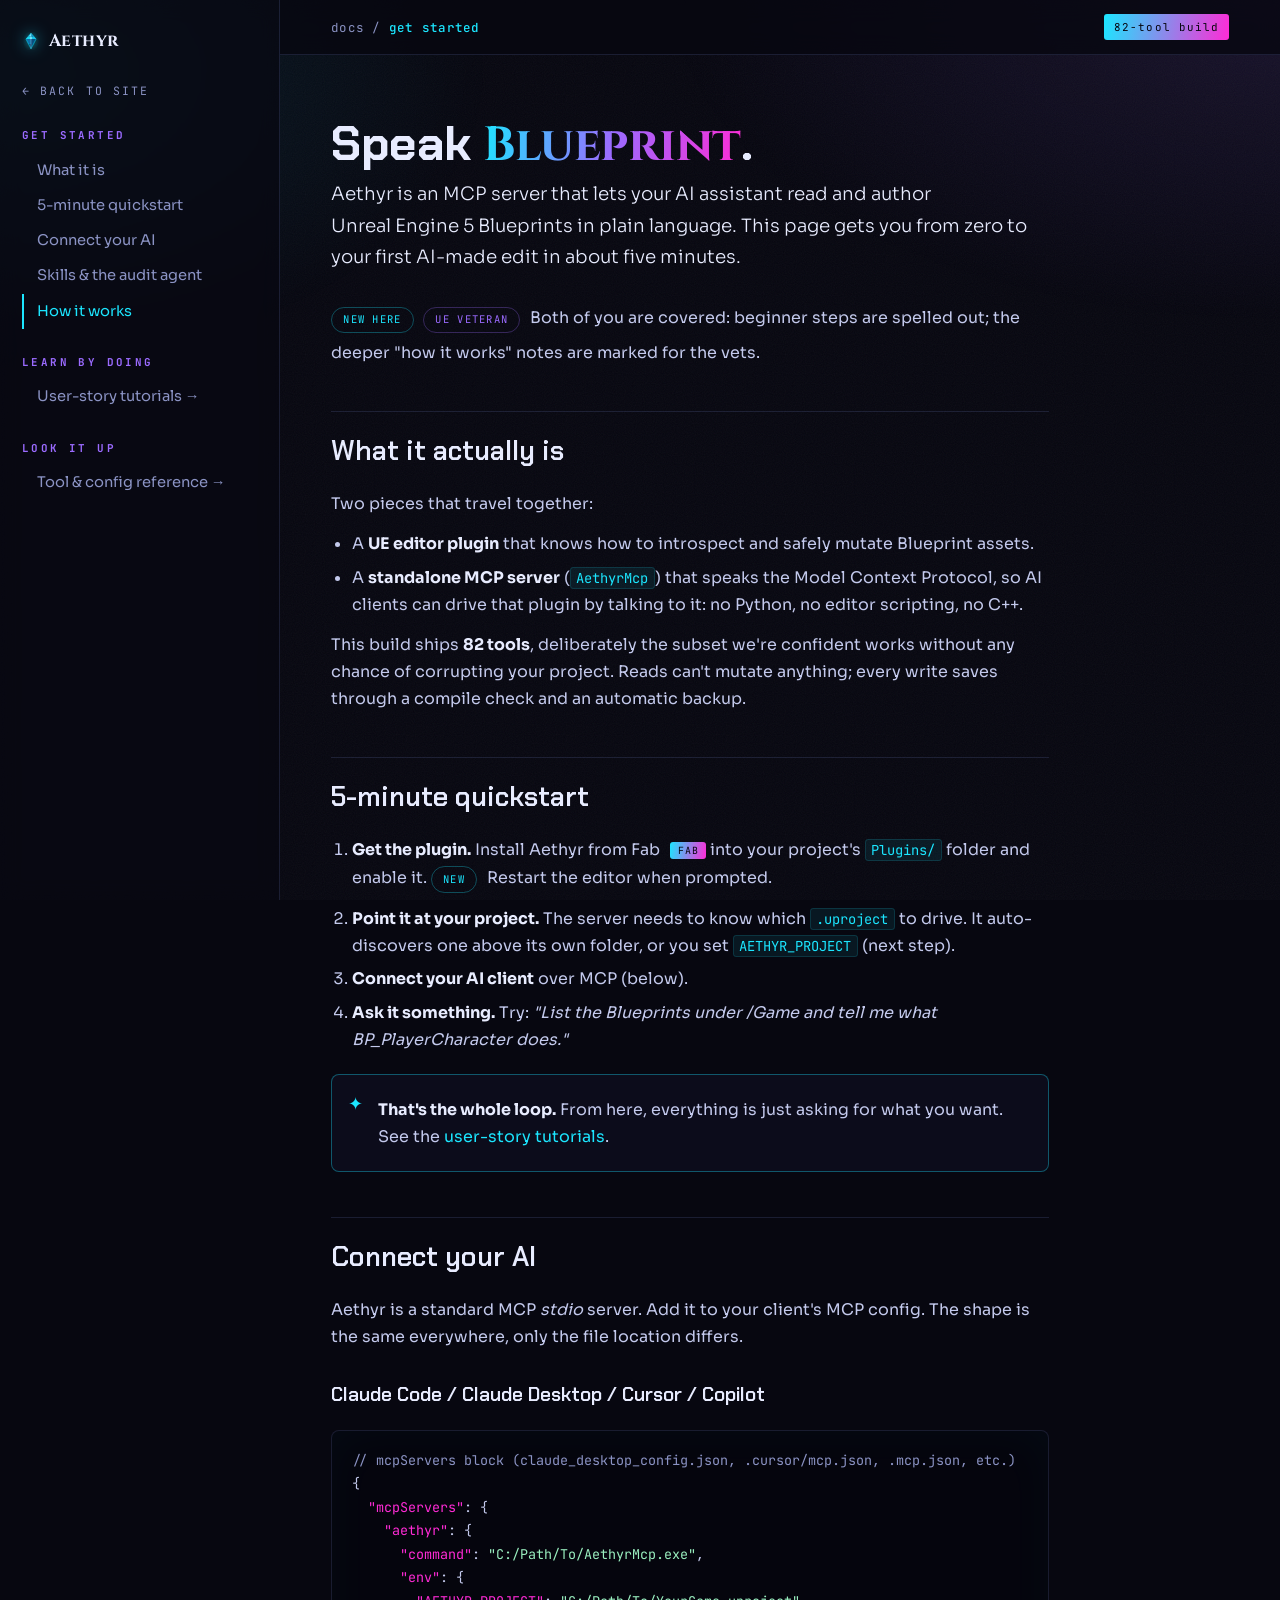
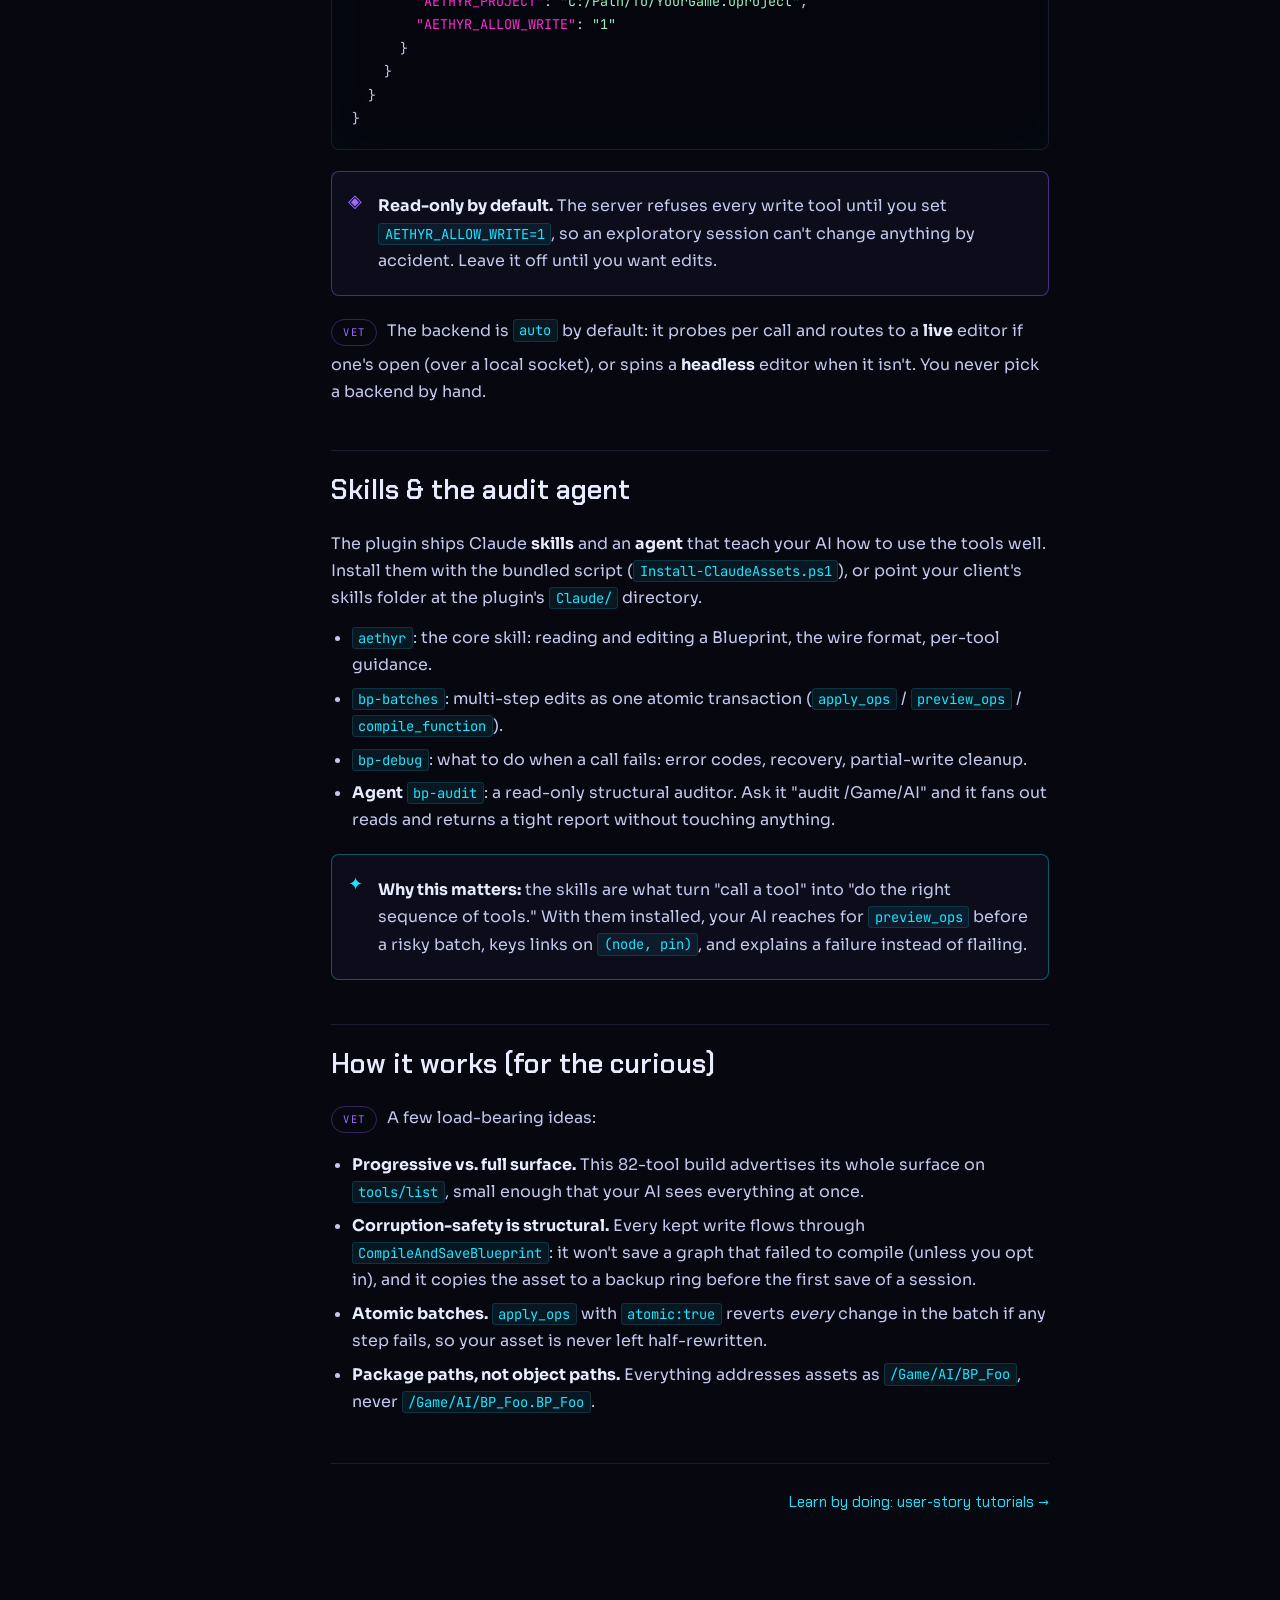
==== docs/index.html @ cbe8a931 "Initial commit: Aethyr MCP product site Co-Authored-By: Claude Sonnet 4.6 <noreply@anthropic.com>" ====
<!DOCTYPE html>
<html lang="en">
<head>
<meta charset="UTF-8" />
<meta name="viewport" content="width=device-width, initial-scale=1.0" />
<title>Get Started · Aethyr docs</title>
<meta name="description" content="Install Aethyr, connect Claude / Copilot / Cursor over MCP, install the skills + audit agent, and make your first edit by asking." />
<link rel="preconnect" href="https://fonts.googleapis.com" />
<link rel="preconnect" href="https://fonts.gstatic.com" crossorigin />
<link href="https://fonts.googleapis.com/css2?family=Chakra+Petch:wght@400;500;600;700&family=Cinzel:wght@600;700&family=JetBrains+Mono:wght@400;500&family=Sora:wght@300;400;500;600&display=swap" rel="stylesheet" />
<link rel="stylesheet" href="docs.css" />
<link rel="icon" type="image/svg+xml" href="../img/brand/aethyr-crystal.svg" />
<link rel="icon" type="image/png" sizes="48x48" href="../img/brand/aethyr-favicon-48.png" />
<link rel="icon" type="image/png" sizes="32x32" href="../img/brand/aethyr-favicon-32.png" />
<link rel="icon" type="image/png" sizes="16x16" href="../img/brand/aethyr-favicon-16.png" />
<link rel="apple-touch-icon" href="../img/brand/aethyr-icon-512.png" />
<meta name="theme-color" content="#070710" />
</head>
<body>
<div class="bg"></div><div class="grain"></div>
<div class="wrap">

  <aside class="side">
    <a class="brand" href="../index.html"><img class="sig" src="../img/brand/aethyr-crystal.svg" alt="" aria-hidden="true" width="18" height="18"> Aethyr</a>
    <a class="home" href="../index.html">← back to site</a>
    <nav>
      <h4>Get started</h4>
      <a href="#what">What it is</a>
      <a href="#quickstart">5-minute quickstart</a>
      <a href="#connect">Connect your AI</a>
      <a href="#skills">Skills &amp; the audit agent</a>
      <a href="#concepts">How it works</a>
      <h4>Learn by doing</h4>
      <a href="tutorials.html">User-story tutorials →</a>
      <h4>Look it up</h4>
      <a href="reference.html">Tool &amp; config reference →</a>
    </nav>
  </aside>

  <div class="main">
    <div class="topbar">
      <span class="crumbs">docs / <b>get started</b></span>
      <span class="badge">82-tool build</span>
    </div>

    <article class="doc">
      <h1>Speak <span class="arc">Blueprint</span>.</h1>
      <p class="lead">Aethyr is an MCP server that lets your AI assistant read and
        author Unreal&nbsp;Engine&nbsp;5 Blueprints in plain language. This page gets you
        from zero to your first AI-made edit in about five minutes.</p>
      <p><span class="aud new">New here</span> <span class="aud vet">UE veteran</span>
        Both of you are covered: beginner steps are spelled out; the deeper "how it works"
        notes are marked for the vets.</p>

      <h2 id="what">What it actually is</h2>
      <p>Two pieces that travel together:</p>
      <ul>
        <li>A <strong>UE editor plugin</strong> that knows how to introspect and safely
          mutate Blueprint assets.</li>
        <li>A <strong>standalone MCP server</strong> (<code>AethyrMcp</code>) that
          speaks the Model Context Protocol, so AI clients can drive that plugin by talking
          to it: no Python, no editor scripting, no C++.</li>
      </ul>
      <p>This build ships <strong>82 tools</strong>, deliberately the subset we're confident
        works without any chance of corrupting your project. Reads can't mutate anything;
        every write saves through a compile check and an automatic backup.</p>

      <h2 id="quickstart">5-minute quickstart</h2>
      <ol>
        <li><strong>Get the plugin.</strong> Install Aethyr from Fab
          <span class="sku fab">Fab</span> into your project's <code>Plugins/</code> folder
          and enable it. <span class="aud new">New</span> Restart the editor when prompted.</li>
        <li><strong>Point it at your project.</strong> The server needs to know which
          <code>.uproject</code> to drive. It auto-discovers one above its own folder, or you
          set <code>AETHYR_PROJECT</code> (next step).</li>
        <li><strong>Connect your AI client</strong> over MCP (below).</li>
        <li><strong>Ask it something.</strong> Try: <em>"List the Blueprints under /Game and
          tell me what BP_PlayerCharacter does."</em></li>
      </ol>
      <div class="note tip"><p><strong>That's the whole loop.</strong> From here, everything is
        just asking for what you want. See the <a href="tutorials.html">user-story
        tutorials</a>.</p></div>

      <h2 id="connect">Connect your AI</h2>
      <p>Aethyr is a standard MCP <em>stdio</em> server. Add it to your client's MCP
        config. The shape is the same everywhere, only the file location differs.</p>

      <h3>Claude Code / Claude Desktop / Cursor / Copilot</h3>
      <pre><code><span class="c">// mcpServers block (claude_desktop_config.json, .cursor/mcp.json, .mcp.json, etc.)</span>
{
  <span class="k">"mcpServers"</span>: {
    <span class="k">"aethyr"</span>: {
      <span class="k">"command"</span>: <span class="s">"C:/Path/To/AethyrMcp.exe"</span>,
      <span class="k">"env"</span>: {
        <span class="k">"AETHYR_PROJECT"</span>: <span class="s">"C:/Path/To/YourGame.uproject"</span>,
        <span class="k">"AETHYR_ALLOW_WRITE"</span>: <span class="s">"1"</span>
      }
    }
  }
}</code></pre>
      <div class="note arc"><p><strong>Read-only by default.</strong> The server refuses every
        write tool until you set <code>AETHYR_ALLOW_WRITE=1</code>, so an exploratory
        session can't change anything by accident. Leave it off until you want edits.</p></div>
      <p><span class="aud vet">Vet</span> The backend is <code>auto</code> by default: it
        probes per call and routes to a <strong>live</strong> editor if one's open (over a
        local socket), or spins a <strong>headless</strong> editor when it isn't. You never
        pick a backend by hand.</p>

      <h2 id="skills">Skills &amp; the audit agent</h2>
      <p>The plugin ships Claude <strong>skills</strong> and an <strong>agent</strong> that
        teach your AI how to use the tools well. Install them with the bundled script
        (<code>Install-ClaudeAssets.ps1</code>), or point your client's skills folder at the
        plugin's <code>Claude/</code> directory.</p>
      <ul>
        <li><code>aethyr</code>: the core skill: reading and editing a Blueprint, the wire
          format, per-tool guidance.</li>
        <li><code>bp-batches</code>: multi-step edits as one atomic transaction
          (<code>apply_ops</code> / <code>preview_ops</code> / <code>compile_function</code>).</li>
        <li><code>bp-debug</code>: what to do when a call fails: error codes, recovery,
          partial-write cleanup.</li>
        <li><strong>Agent</strong> <code>bp-audit</code>: a read-only structural auditor.
          Ask it "audit /Game/AI" and it fans out reads and returns a tight report without
          touching anything.</li>
      </ul>
      <div class="note tip"><p><strong>Why this matters:</strong> the skills are what turn
        "call a tool" into "do the right sequence of tools." With them installed, your AI
        reaches for <code>preview_ops</code> before a risky batch, keys links on
        <code>(node, pin)</code>, and explains a failure instead of flailing.</p></div>

      <h2 id="concepts">How it works (for the curious)</h2>
      <p><span class="aud vet">Vet</span> A few load-bearing ideas:</p>
      <ul>
        <li><strong>Progressive vs. full surface.</strong> This 82-tool build advertises its
          whole surface on <code>tools/list</code>, small enough that your AI sees everything
          at once.</li>
        <li><strong>Corruption-safety is structural.</strong> Every kept write flows through
          <code>CompileAndSaveBlueprint</code>: it won't save a graph that failed to compile
          (unless you opt in), and it copies the asset to a backup ring before the first save
          of a session.</li>
        <li><strong>Atomic batches.</strong> <code>apply_ops</code> with
          <code>atomic:true</code> reverts <em>every</em> change in the batch if any step
          fails, so your asset is never left half-rewritten.</li>
        <li><strong>Package paths, not object paths.</strong> Everything addresses assets as
          <code>/Game/AI/BP_Foo</code>, never <code>/Game/AI/BP_Foo.BP_Foo</code>.</li>
      </ul>

      <div class="pager">
        <span></span>
        <a href="tutorials.html">Learn by doing: user-story tutorials →</a>
      </div>
    </article>
  </div>
</div>
<script>
  // active-link highlight on scroll
  const links=[...document.querySelectorAll('.side nav a[href^="#"]')];
  const map=new Map(links.map(a=>[a.getAttribute('href').slice(1),a]));
  const io=new IntersectionObserver((es)=>es.forEach(e=>{if(e.isIntersecting){
    links.forEach(l=>l.classList.remove('active'));map.get(e.target.id)?.classList.add('active');}}),
    {rootMargin:'-20% 0px -70% 0px'});
  document.querySelectorAll('.doc [id]').forEach(s=>io.observe(s));
</script>
</body>
</html>
---- docs/docs.css ----
/* Aethyr docs: Arcane Terminal, tuned for reading */
:root{
  --void:#070710; --void-2:#0b0b1a; --panel:rgba(20,22,46,.5);
  --cyan:#1ce6ff; --magenta:#ff2bd6; --violet:#9b6bff; --ember:#ff8a4c;
  --ink:#e8ecff; --ink-2:#c3c9ec; --ink-dim:#8b93c4; --line:rgba(130,150,230,.16);
  --f-display:'Chakra Petch',sans-serif; --f-arcane:'Cinzel',serif;
  --f-body:'Sora',sans-serif; --f-mono:'JetBrains Mono',monospace;
  --ease:cubic-bezier(.2,.7,.2,1); --sb:280px;
}
*{box-sizing:border-box;margin:0;padding:0}
html{scroll-behavior:smooth;scroll-padding-top:78px}
body{font-family:var(--f-body);background:var(--void);color:var(--ink-2);line-height:1.7;
  -webkit-font-smoothing:antialiased}
a{color:var(--cyan);text-decoration:none}a:hover{text-decoration:underline}
::selection{background:var(--magenta);color:#0a0a14}
.bg{position:fixed;inset:0;z-index:0;pointer-events:none;
  background:radial-gradient(80% 60% at 100% 0,rgba(155,107,255,.12),transparent 60%),
   radial-gradient(70% 60% at 0 8%,rgba(28,230,255,.1),transparent 55%);}
.grain{position:fixed;inset:0;z-index:0;pointer-events:none;opacity:.05;
  background-image:url("data:image/svg+xml,%3Csvg xmlns='http://www.w3.org/2000/svg' width='160' height='160'%3E%3Cfilter id='n'%3E%3CfeTurbulence type='fractalNoise' baseFrequency='.9' numOctaves='2'/%3E%3C/filter%3E%3Crect width='100%25' height='100%25' filter='url(%23n)'/%3E%3C/svg%3E")}

/* layout */
.wrap{position:relative;z-index:1;display:grid;grid-template-columns:var(--sb) 1fr;min-height:100vh}
.side{position:sticky;top:0;align-self:start;height:100vh;overflow-y:auto;
  border-right:1px solid var(--line);background:rgba(8,8,18,.7);backdrop-filter:blur(10px);
  padding:26px 22px 60px}
.side .brand{display:flex;align-items:center;gap:.55rem;font-family:var(--f-arcane);
  font-weight:700;font-size:1.08rem;color:var(--ink);letter-spacing:.03em;margin-bottom:1.6rem}
.side .brand .sig{width:18px;height:18px;vertical-align:-3px;
  filter:drop-shadow(0 0 8px rgba(28,230,255,.6));animation:spin 9s linear infinite;display:inline-block}
@keyframes spin{to{transform:rotate(360deg)}}
.side .home{display:block;font-family:var(--f-mono);font-size:.72rem;letter-spacing:.18em;
  text-transform:uppercase;color:var(--ink-dim);margin-bottom:1.6rem}
.side nav h4{font-family:var(--f-mono);font-size:.68rem;letter-spacing:.22em;text-transform:uppercase;
  color:var(--violet);margin:1.5rem 0 .5rem}
.side nav a{display:block;color:var(--ink-dim);padding:.32rem 0 .32rem .8rem;font-size:.92rem;
  border-left:2px solid transparent;transition:color .2s,border-color .2s}
.side nav a:hover{color:var(--ink);text-decoration:none}
.side nav a.active{color:var(--cyan);border-left-color:var(--cyan)}

.main{min-width:0;padding:0 0 120px}
.topbar{position:sticky;top:0;z-index:5;display:flex;gap:14px;align-items:center;justify-content:space-between;
  padding:14px clamp(20px,4vw,56px);border-bottom:1px solid var(--line);
  background:rgba(7,7,16,.78);backdrop-filter:blur(12px)}
.topbar .crumbs{font-family:var(--f-mono);font-size:.78rem;letter-spacing:.1em;color:var(--ink-dim)}
.topbar .crumbs b{color:var(--cyan);font-weight:500}
.topbar .badge{font-family:var(--f-mono);font-size:.68rem;letter-spacing:.1em;color:#06060f;
  background:linear-gradient(100deg,var(--cyan),var(--magenta));padding:.25rem .6rem;border-radius:3px}

.doc{max-width:820px;padding:clamp(34px,5vw,64px) clamp(20px,4vw,56px)}
.doc .lead{font-size:1.15rem;color:var(--ink);font-weight:300;margin:.4rem 0 2rem;max-width:60ch}
.doc h1{font-family:var(--f-display);font-weight:700;font-size:clamp(2rem,4.5vw,3rem);
  line-height:1.05;color:var(--ink);letter-spacing:-.01em}
.doc h1 .arc{font-family:var(--f-arcane);
  background:linear-gradient(100deg,var(--cyan),var(--violet) 50%,var(--magenta));
  -webkit-background-clip:text;background-clip:text;color:transparent}
.doc h2{font-family:var(--f-display);font-weight:600;font-size:1.7rem;color:var(--ink);
  margin:2.8rem 0 1rem;padding-top:1rem;border-top:1px solid var(--line)}
/* clear the sticky .topbar (~50px) when an in-page anchor lands on a heading */
.doc h2[id],.doc [id]{scroll-margin-top:78px}
.doc h3{font-family:var(--f-display);font-weight:600;font-size:1.2rem;color:var(--ink);margin:1.8rem 0 .6rem}
.doc p{margin:.8rem 0;max-width:66ch}
.doc ul,.doc ol{margin:.8rem 0 .8rem 1.3rem;max-width:64ch}
.doc li{margin:.4rem 0}
.doc strong{color:var(--ink)}
.doc code{font-family:var(--f-mono);font-size:.86em;color:var(--cyan);
  background:rgba(28,230,255,.08);padding:.08em .4em;border-radius:3px;border:1px solid rgba(28,230,255,.14)}
.doc pre{margin:1.1rem 0;background:rgba(6,6,14,.9);border:1px solid var(--line);border-radius:8px;
  overflow:auto;box-shadow:inset 0 0 50px rgba(28,230,255,.03)}
.doc pre code{display:block;padding:18px 20px;color:var(--ink-2);background:none;border:none;
  font-size:.84rem;line-height:1.75}
.doc pre .k{color:var(--magenta)}.doc pre .s{color:#9af0c0}.doc pre .c{color:var(--ink-dim)}
.doc pre .u{color:var(--cyan)}.doc pre .a{color:var(--violet)}

/* callouts */
.note{margin:1.3rem 0;padding:16px 18px 16px 46px;border:1px solid var(--line);border-radius:8px;
  position:relative;background:rgba(20,22,46,.4)}
.note::before{position:absolute;left:16px;top:15px;font-size:1.1rem}
.note.tip{border-color:rgba(28,230,255,.35)}.note.tip::before{content:"✦";color:var(--cyan)}
.note.warn{border-color:rgba(255,138,76,.4)}.note.warn::before{content:"⚠";color:var(--ember)}
.note.arc{border-color:rgba(155,107,255,.4)}.note.arc::before{content:"◈";color:var(--violet)}
.note p{margin:.3rem 0}.note strong{color:var(--ink)}

/* audience pills */
.aud{display:inline-flex;gap:.4rem;align-items:center;font-family:var(--f-mono);font-size:.66rem;
  letter-spacing:.12em;text-transform:uppercase;color:var(--ink-dim);
  border:1px solid var(--line);border-radius:20px;padding:.2rem .7rem;margin:0 .35rem .35rem 0}
.aud.new{color:var(--cyan);border-color:rgba(28,230,255,.3)}
.aud.vet{color:var(--violet);border-color:rgba(155,107,255,.3)}

/* SKU badges */
.sku{font-family:var(--f-mono);font-size:.62rem;letter-spacing:.1em;text-transform:uppercase;
  padding:.12rem .45rem;border-radius:3px;vertical-align:middle;margin-left:.4rem}
.sku.fab{color:#06060f;background:linear-gradient(100deg,var(--cyan),var(--magenta))}

/* story cards (tutorials index) */
.stories{display:grid;grid-template-columns:repeat(auto-fit,minmax(260px,1fr));gap:16px;margin:1.6rem 0}
.story{display:block;padding:22px;border:1px solid var(--line);border-radius:10px;
  background:linear-gradient(160deg,rgba(20,22,46,.5),rgba(10,10,22,.35));transition:transform .3s var(--ease),border-color .3s}
.story:hover{transform:translateY(-5px);border-color:var(--cyan);text-decoration:none}
.story .g{font-size:1.8rem;filter:drop-shadow(0 0 12px rgba(155,107,255,.5))}
.story h3{font-family:var(--f-display);color:var(--ink);margin:.6rem 0 .3rem;font-size:1.15rem}
.story p{color:var(--ink-dim);font-size:.9rem;margin:0}
.story .via{display:block;margin-top:.7rem;font-family:var(--f-mono);font-size:.7rem;color:var(--cyan);letter-spacing:.08em}

/* dialogue blocks for tutorials */
.chat{margin:1.2rem 0;border:1px solid var(--line);border-radius:10px;overflow:hidden;background:rgba(6,6,14,.7)}
.chat .turn{padding:14px 18px;border-bottom:1px solid var(--line);font-size:.95rem}
.chat .turn:last-child{border-bottom:none}
.chat .who{font-family:var(--f-mono);font-size:.68rem;letter-spacing:.14em;text-transform:uppercase;display:block;margin-bottom:.3rem}
.chat .you .who{color:var(--cyan)}.chat .ai .who{color:var(--violet)}
.chat .ai{background:rgba(155,107,255,.05)}
.chat .tools{font-family:var(--f-mono);font-size:.78rem;color:var(--ink-dim)}
.chat .tools b{color:var(--ember);font-weight:500}

/* tool reference table */
.cat{margin:2rem 0 1rem}
.cat h2{display:flex;align-items:baseline;gap:.6rem}
.cat h2 .n{font-family:var(--f-mono);font-size:.8rem;color:var(--ink-dim);font-weight:400}
.tools{width:100%;border-collapse:collapse;font-size:.9rem}
.tools td{padding:.55rem .7rem;border-bottom:1px solid var(--line);vertical-align:top}
.tools td:first-child{white-space:nowrap;width:1%}
.tools .t{font-family:var(--f-mono);font-size:.82rem;color:var(--cyan)}
.tools .d{color:var(--ink-dim)}

.pager{display:flex;justify-content:space-between;gap:14px;margin-top:3rem;padding-top:1.6rem;border-top:1px solid var(--line)}
.pager a{font-family:var(--f-display);font-size:.95rem}

@media(max-width:880px){
  :root{--sb:0}
  .wrap{grid-template-columns:1fr}
  .side{display:none}
}
@media(prefers-reduced-motion:reduce){*{animation:none!important}}
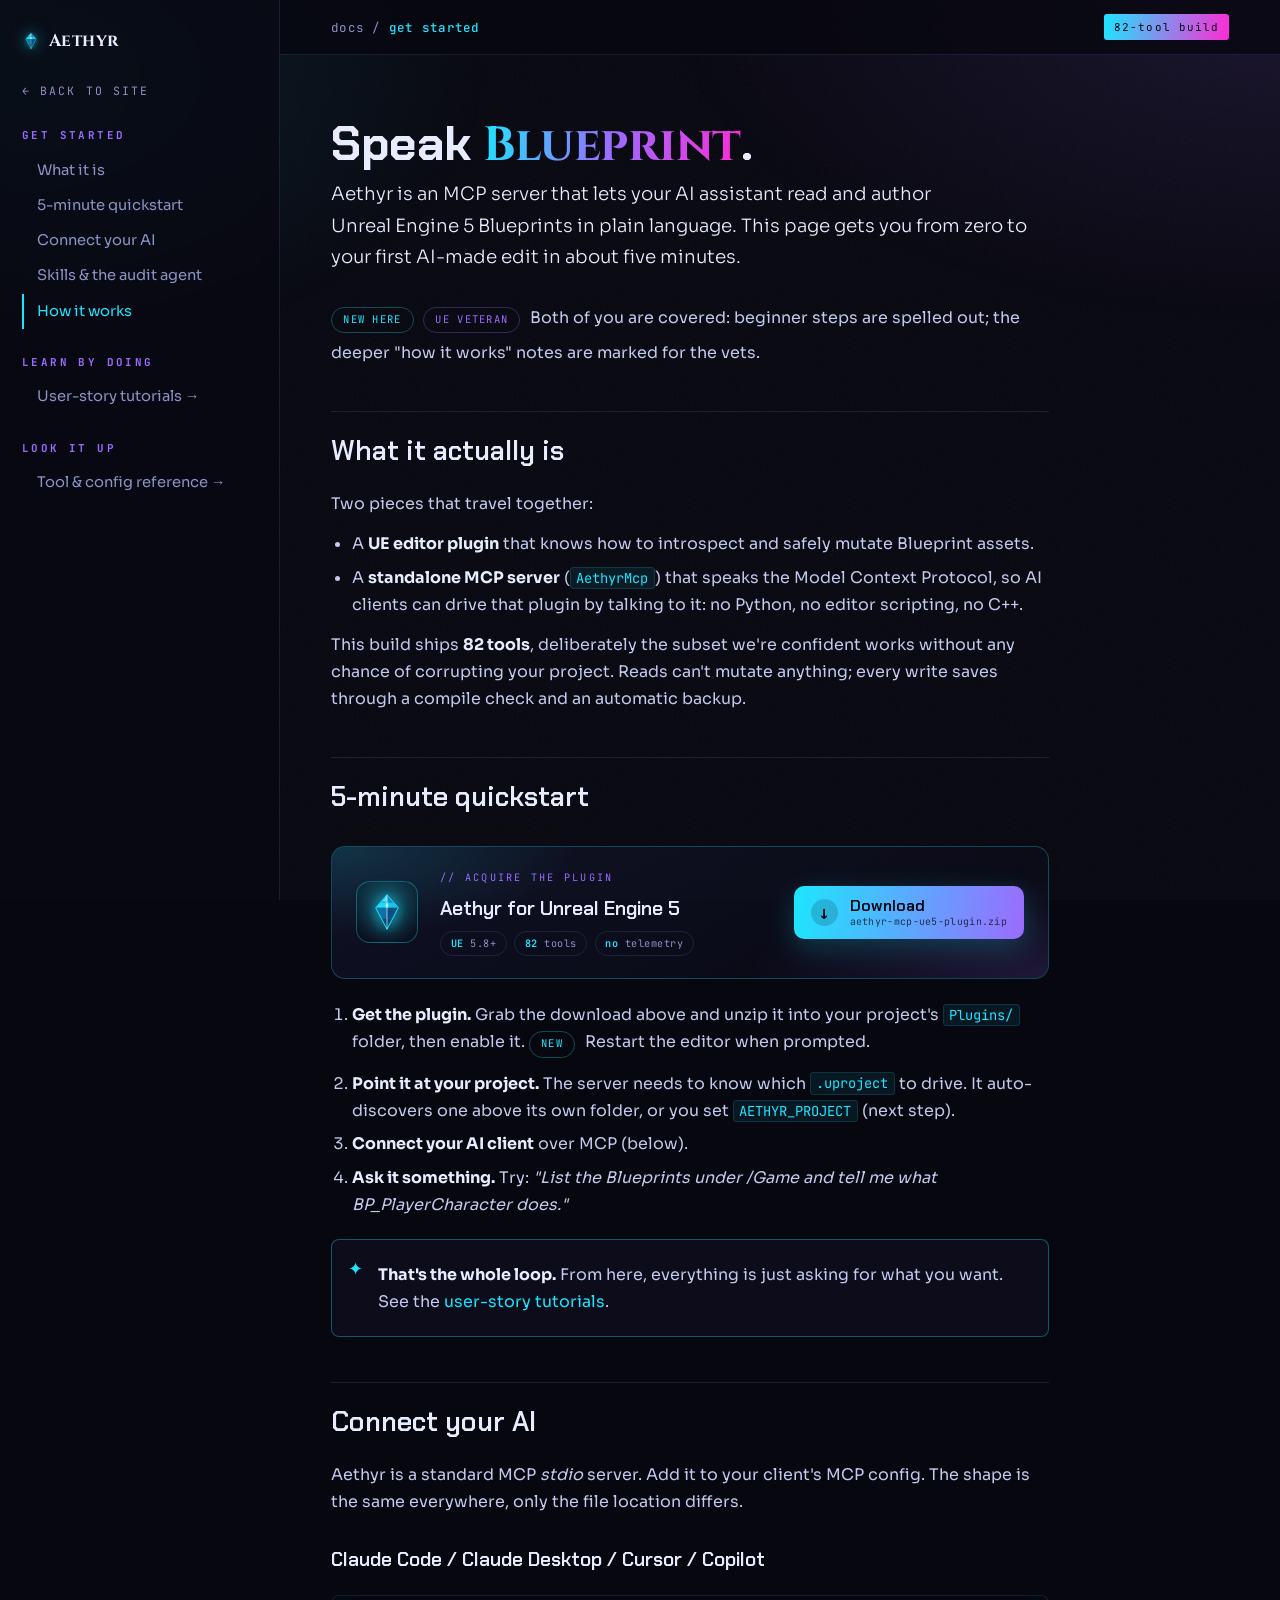
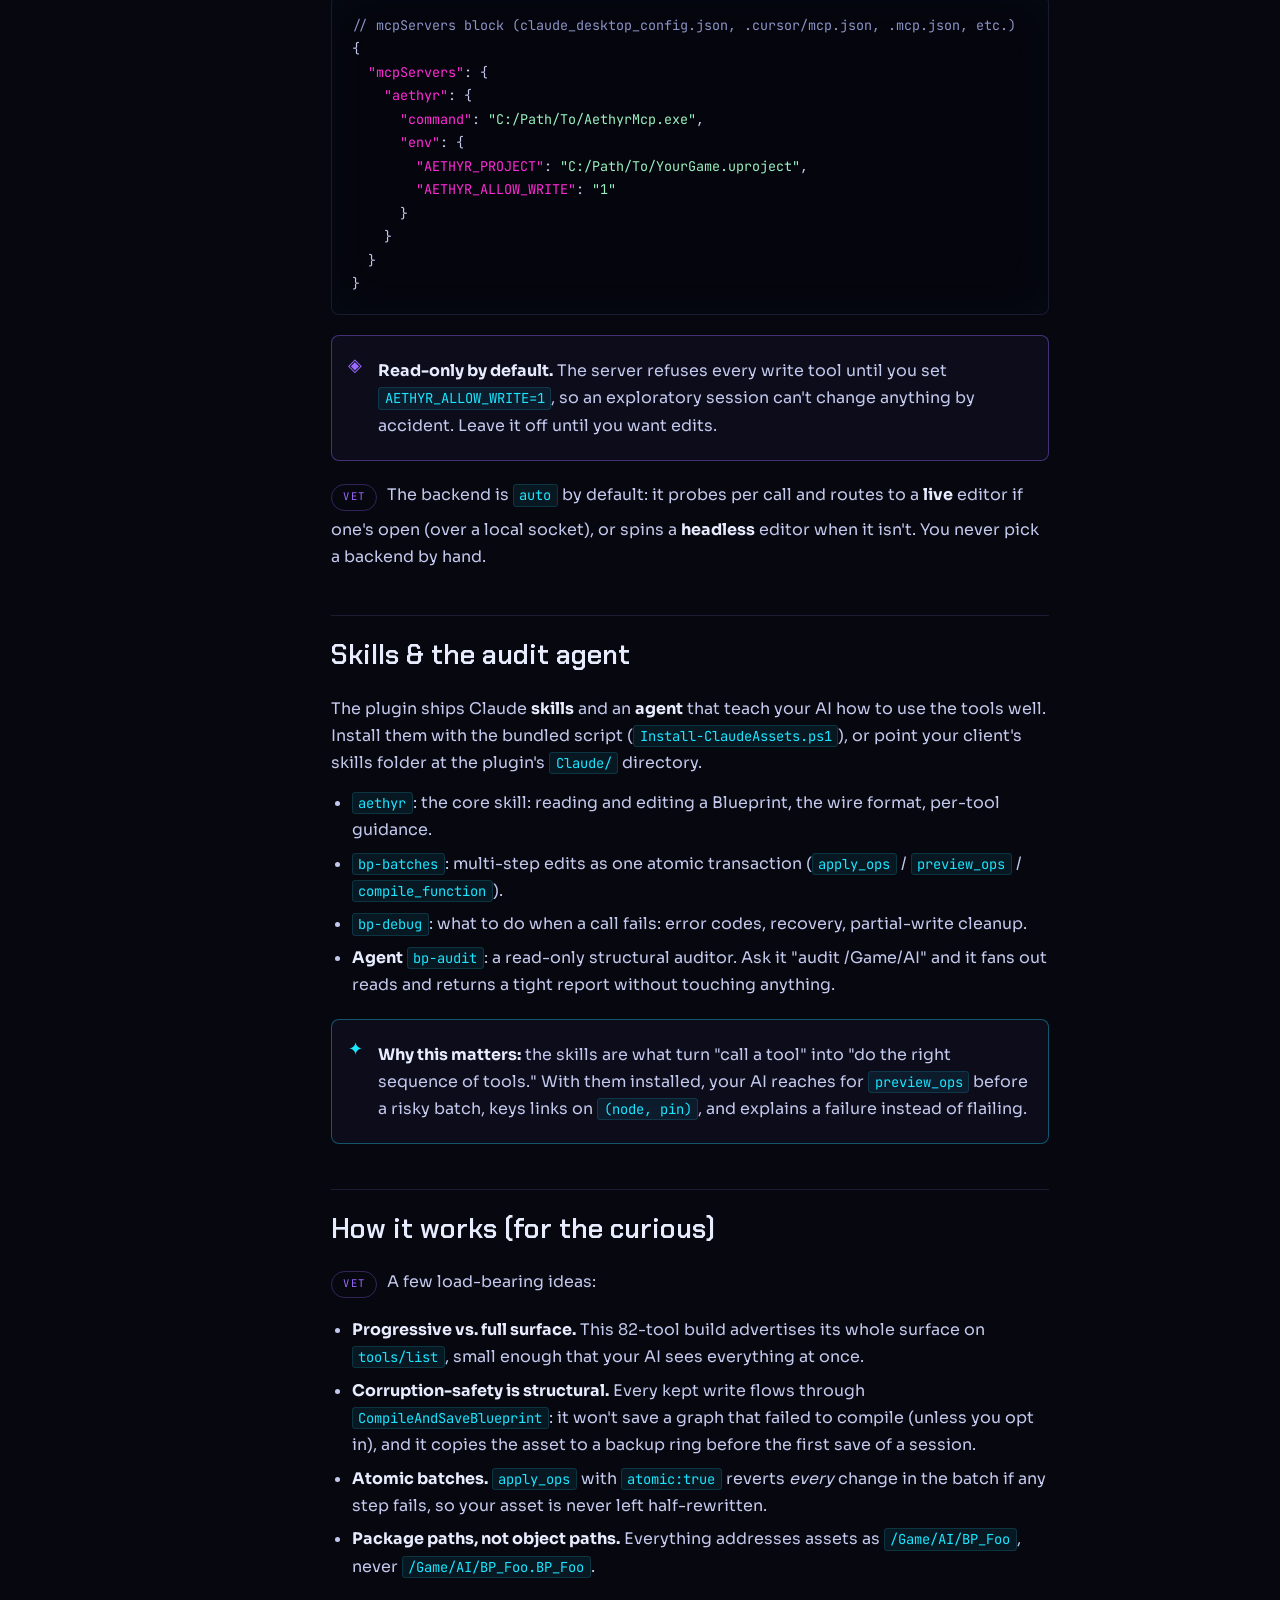
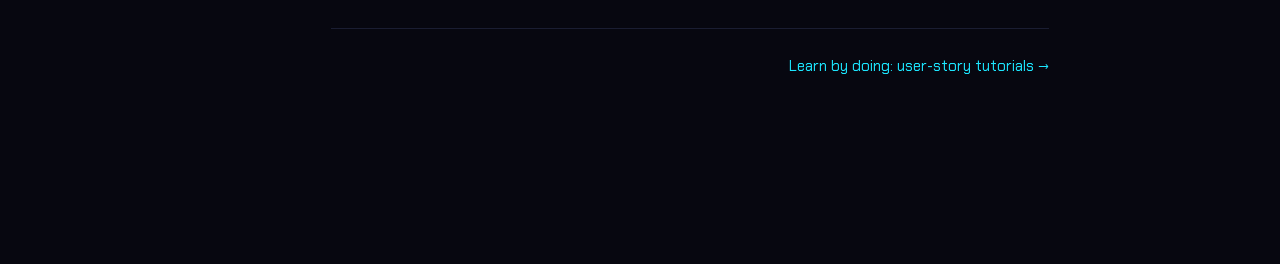
==== commit 44c7c5f3: "docs: replace Fab install step with an animated direct-download dock Swap the "Install from Fab" qui" ====
--- a/docs/index.html
+++ b/docs/index.html
@@ -66,10 +66,31 @@
         every write saves through a compile check and an automatic backup.</p>
 
       <h2 id="quickstart">5-minute quickstart</h2>
+
+      <a class="dl" href="../downloads/aethyr-mcp-ue5-plugin.zip" download>
+        <span class="dl-aura" aria-hidden="true"></span>
+        <span class="dl-mark" aria-hidden="true">
+          <img src="../img/brand/aethyr-crystal.svg" alt="" width="40" height="40" />
+        </span>
+        <span class="dl-body">
+          <span class="dl-kicker">// Acquire the plugin</span>
+          <span class="dl-title">Aethyr for Unreal&nbsp;Engine&nbsp;5</span>
+          <span class="dl-meta">
+            <span class="chip"><b>UE</b> 5.8+</span>
+            <span class="chip"><b>82</b> tools</span>
+            <span class="chip"><b>no</b> telemetry</span>
+          </span>
+        </span>
+        <span class="dl-btn">
+          <span class="dl-ico" aria-hidden="true">↓</span>
+          <span class="dl-lab">Download<small>aethyr-mcp-ue5-plugin.zip</small></span>
+        </span>
+      </a>
+
       <ol>
-        <li><strong>Get the plugin.</strong> Install Aethyr from Fab
-          <span class="sku fab">Fab</span> into your project's <code>Plugins/</code> folder
-          and enable it. <span class="aud new">New</span> Restart the editor when prompted.</li>
+        <li><strong>Get the plugin.</strong> Grab the download above and unzip it into your
+          project's <code>Plugins/</code> folder, then enable it.
+          <span class="aud new">New</span> Restart the editor when prompted.</li>
         <li><strong>Point it at your project.</strong> The server needs to know which
           <code>.uproject</code> to drive. It auto-discovers one above its own folder, or you
           set <code>AETHYR_PROJECT</code> (next step).</li>
--- a/docs/docs.css
+++ b/docs/docs.css
@@ -93,6 +93,44 @@
   padding:.12rem .45rem;border-radius:3px;vertical-align:middle;margin-left:.4rem}
 .sku.fab{color:#06060f;background:linear-gradient(100deg,var(--cyan),var(--magenta))}
 
+/* download dock */
+.dl{position:relative;display:flex;align-items:center;gap:18px 22px;flex-wrap:wrap;
+  margin:1.6rem 0 1.4rem;padding:22px 24px;border:1px solid rgba(28,230,255,.28);border-radius:14px;
+  background:linear-gradient(150deg,rgba(20,22,46,.66),rgba(10,10,22,.46));
+  overflow:hidden;isolation:isolate;transition:border-color .3s var(--ease),transform .3s var(--ease)}
+.dl:hover{text-decoration:none;border-color:rgba(28,230,255,.55);transform:translateY(-3px)}
+.dl-aura{position:absolute;inset:-1px;z-index:0;pointer-events:none;
+  background:radial-gradient(60% 120% at 0 0,rgba(28,230,255,.16),transparent 58%),
+   radial-gradient(70% 130% at 100% 100%,rgba(155,107,255,.16),transparent 60%)}
+/* sheen sweep */
+.dl::before{content:"";position:absolute;top:0;left:-65%;width:42%;height:100%;z-index:0;pointer-events:none;
+  background:linear-gradient(100deg,transparent,rgba(28,230,255,.14),transparent);
+  transform:skewX(-18deg);animation:dl-sheen 5.5s var(--ease) infinite}
+@keyframes dl-sheen{0%,55%{left:-65%}100%{left:135%}}
+.dl-mark,.dl-body,.dl-btn{position:relative;z-index:1}
+.dl-mark{display:grid;place-items:center;width:62px;height:62px;border-radius:14px;flex:0 0 auto;
+  background:radial-gradient(circle at 50% 32%,rgba(28,230,255,.2),rgba(8,8,18,.55));
+  border:1px solid rgba(28,230,255,.32)}
+.dl-mark img{filter:drop-shadow(0 0 10px rgba(28,230,255,.7));animation:spin 9s linear infinite}
+.dl-body{flex:1 1 220px;min-width:0;display:flex;flex-direction:column;gap:.35rem}
+.dl-kicker{font-family:var(--f-mono);font-size:.64rem;letter-spacing:.22em;text-transform:uppercase;color:var(--violet)}
+.dl-title{font-family:var(--f-display);font-weight:600;font-size:1.22rem;color:var(--ink)}
+.dl-meta{display:flex;flex-wrap:wrap;gap:.45rem}
+.dl .chip{font-family:var(--f-mono);font-size:.64rem;letter-spacing:.05em;color:var(--ink-dim);
+  border:1px solid var(--line);border-radius:20px;padding:.18rem .6rem}
+.dl .chip b{color:var(--cyan);font-weight:600}
+.dl-btn{display:inline-flex;align-items:center;gap:.7rem;flex:0 0 auto;padding:.7rem 1.05rem;border-radius:10px;
+  font-family:var(--f-display);font-weight:600;font-size:1rem;color:#06060f;
+  background:linear-gradient(100deg,var(--cyan),var(--violet));
+  box-shadow:0 8px 28px rgba(28,230,255,.22);transition:box-shadow .25s var(--ease)}
+.dl:hover .dl-btn{box-shadow:0 12px 40px rgba(28,230,255,.42)}
+.dl-ico{display:grid;place-items:center;width:1.7rem;height:1.7rem;border-radius:50%;
+  background:rgba(6,6,16,.16);font-size:1.02rem;animation:dl-bob 1.8s var(--ease) infinite}
+@keyframes dl-bob{0%,100%{transform:translateY(-2px)}50%{transform:translateY(3px)}}
+.dl-lab{display:flex;flex-direction:column;line-height:1.18;text-align:left}
+.dl-lab small{font-family:var(--f-mono);font-weight:400;font-size:.62rem;letter-spacing:.03em;color:rgba(6,6,16,.72)}
+@media(max-width:560px){.dl-body{flex-basis:100%}.dl-btn{width:100%;justify-content:center}}
+
 /* story cards (tutorials index) */
 .stories{display:grid;grid-template-columns:repeat(auto-fit,minmax(260px,1fr));gap:16px;margin:1.6rem 0}
 .story{display:block;padding:22px;border:1px solid var(--line);border-radius:10px;
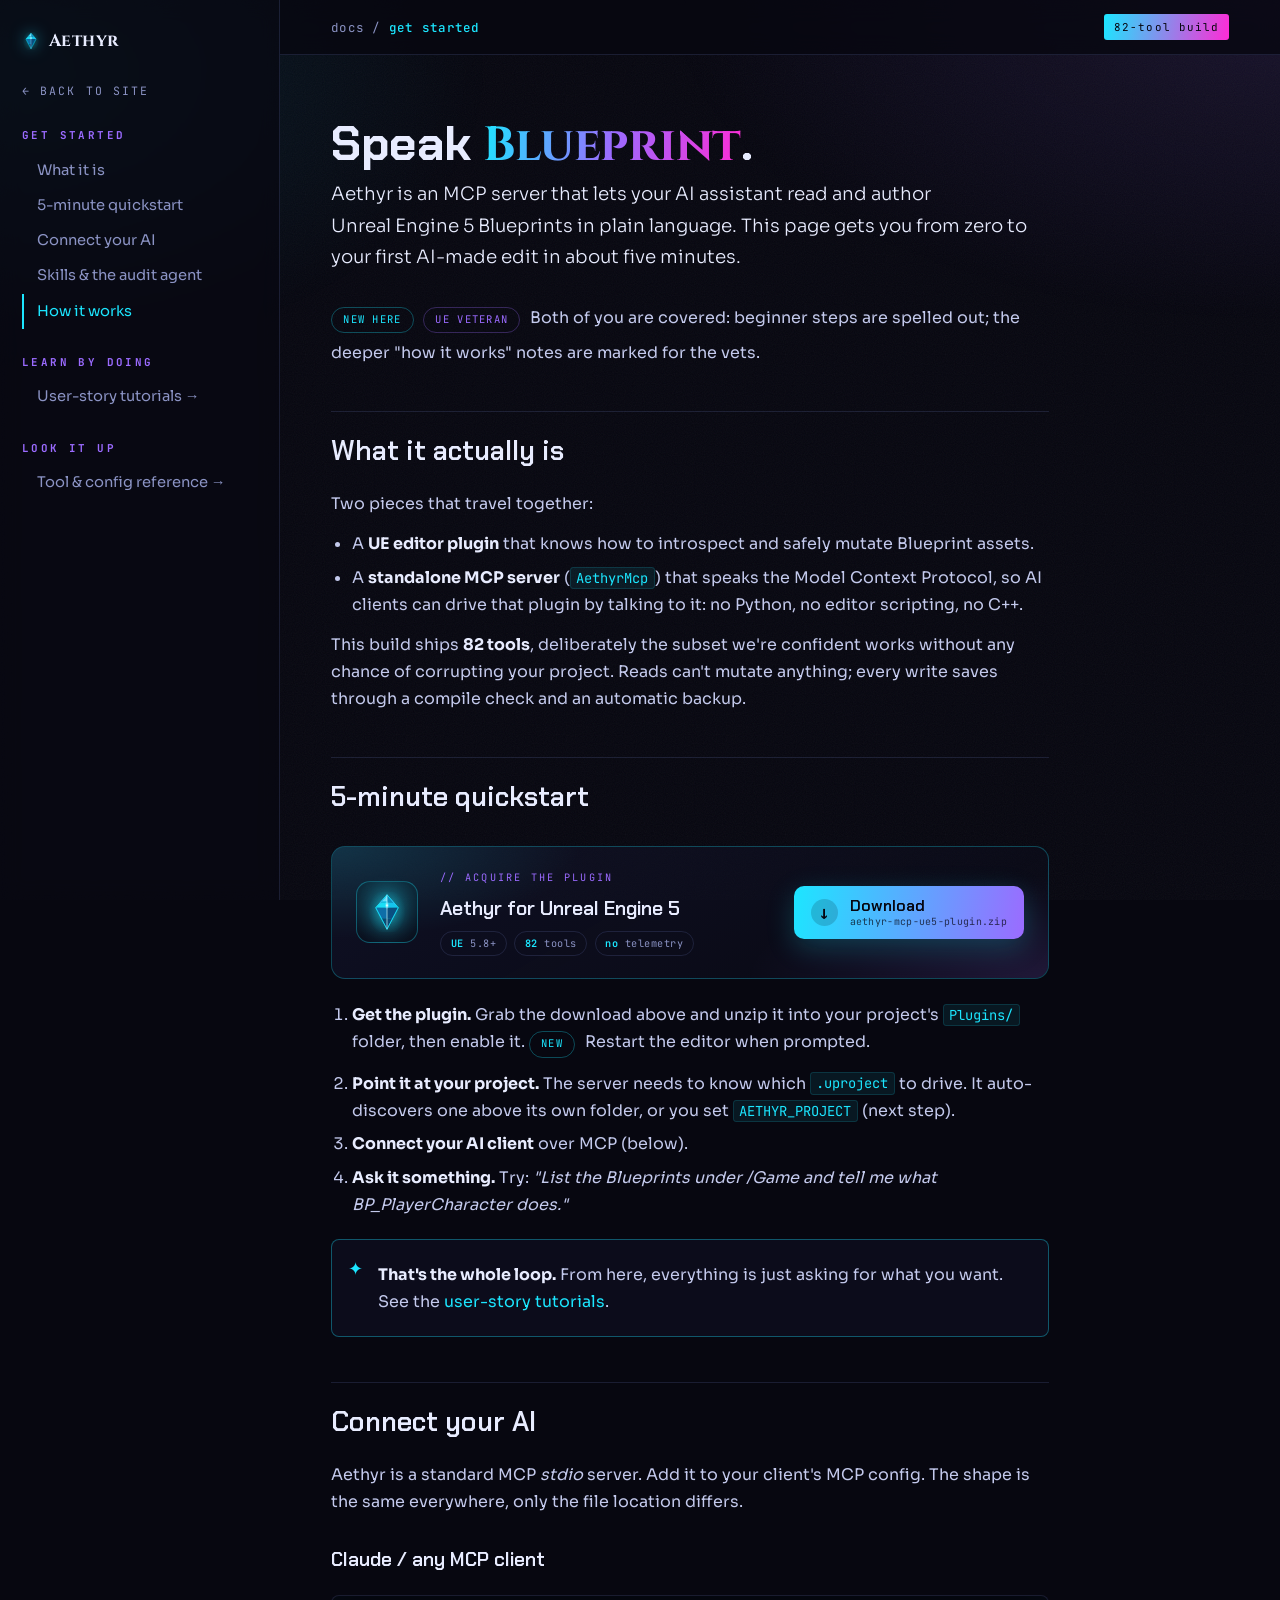
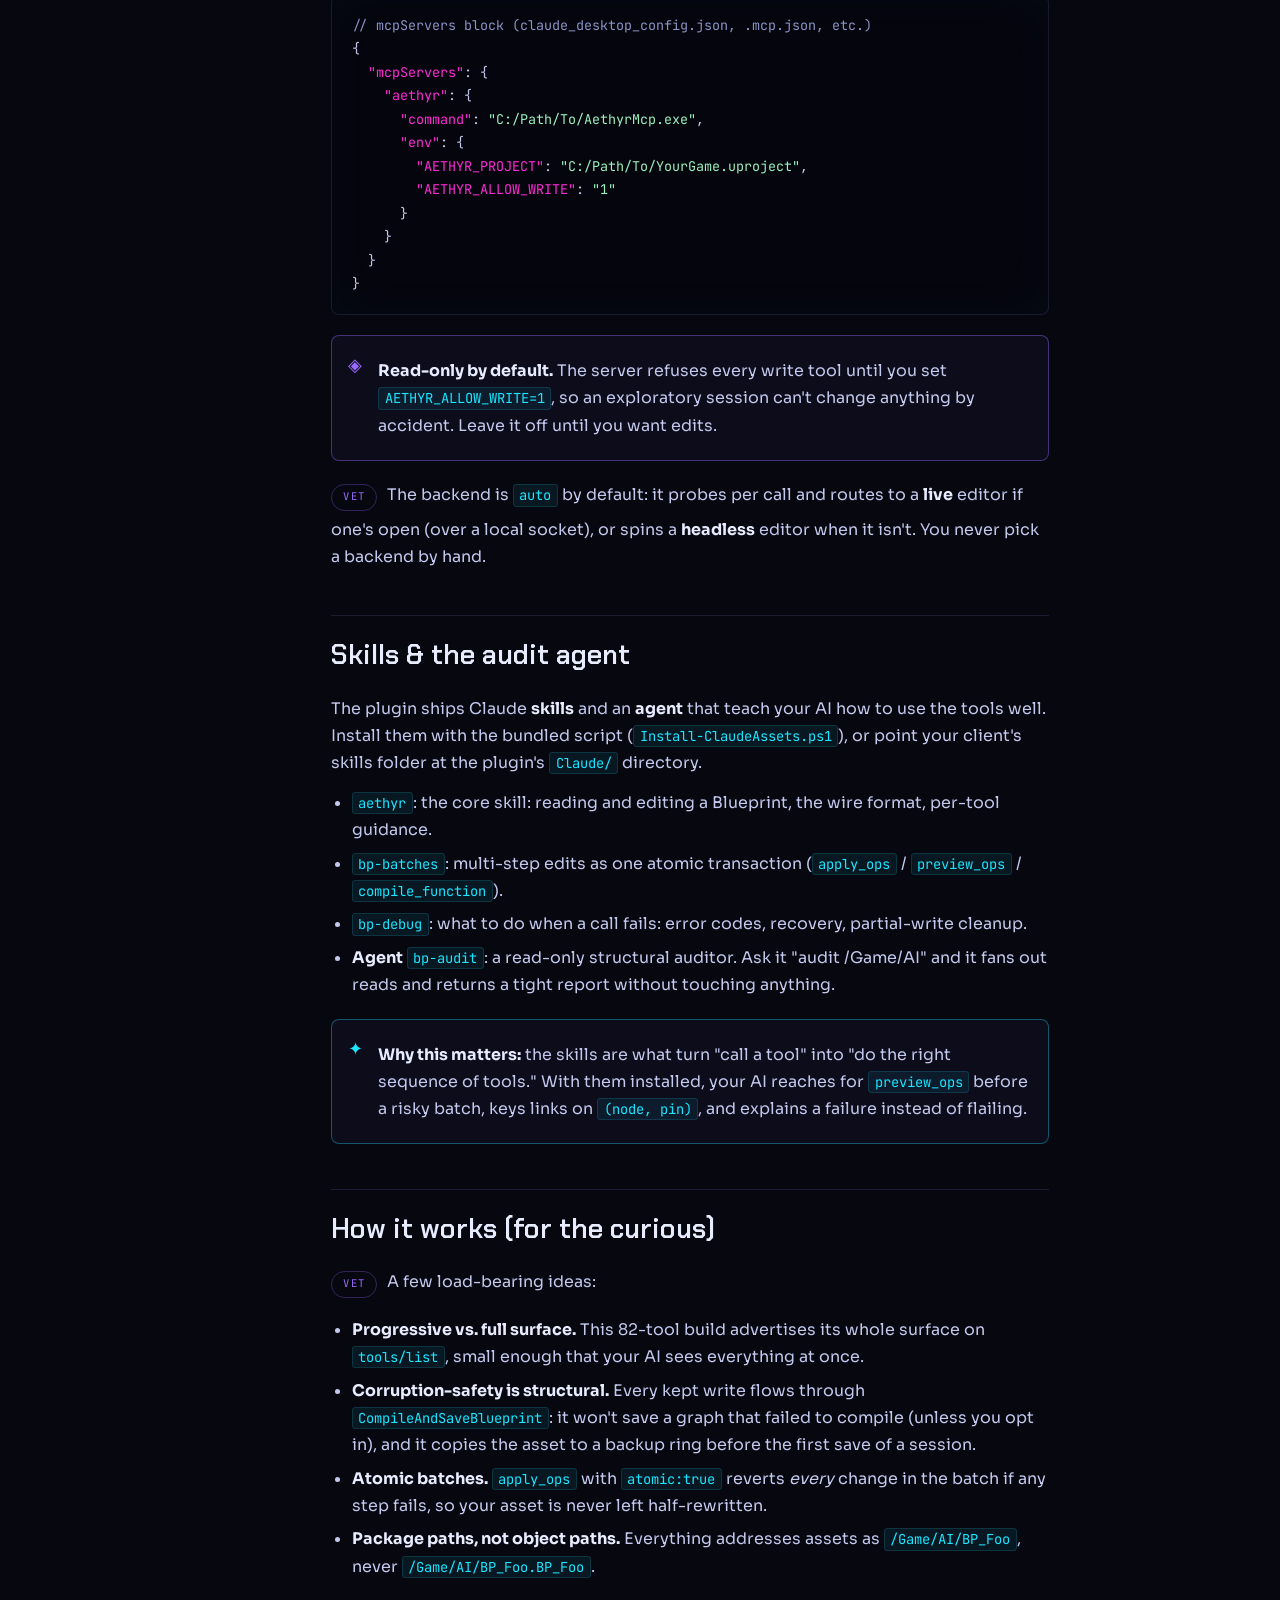
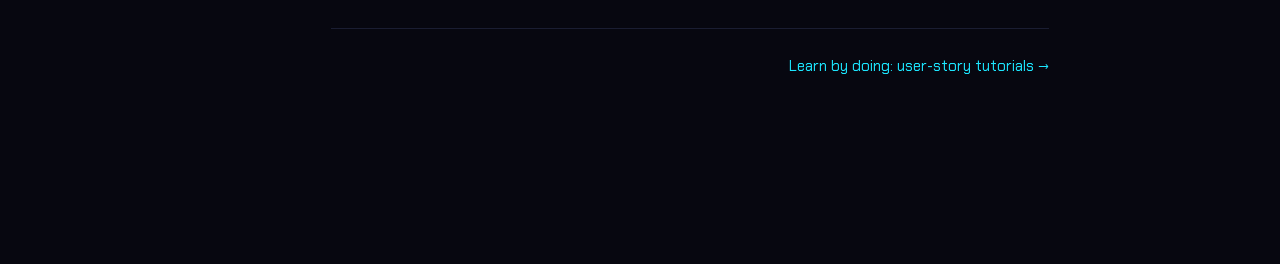
==== commit d1be7a00: "Remove non-Claude AI service names across the site; reference Claude only Drop Copilot/Cursor mentio" ====
--- a/docs/index.html
+++ b/docs/index.html
@@ -4,7 +4,7 @@
 <meta charset="UTF-8" />
 <meta name="viewport" content="width=device-width, initial-scale=1.0" />
 <title>Get Started · Aethyr docs</title>
-<meta name="description" content="Install Aethyr, connect Claude / Copilot / Cursor over MCP, install the skills + audit agent, and make your first edit by asking." />
+<meta name="description" content="Install Aethyr, connect Claude over MCP, install the skills + audit agent, and make your first edit by asking." />
 <link rel="preconnect" href="https://fonts.googleapis.com" />
 <link rel="preconnect" href="https://fonts.gstatic.com" crossorigin />
 <link href="https://fonts.googleapis.com/css2?family=Chakra+Petch:wght@400;500;600;700&family=Cinzel:wght@600;700&family=JetBrains+Mono:wght@400;500&family=Sora:wght@300;400;500;600&display=swap" rel="stylesheet" />
@@ -106,8 +106,8 @@
       <p>Aethyr is a standard MCP <em>stdio</em> server. Add it to your client's MCP
         config. The shape is the same everywhere, only the file location differs.</p>
 
-      <h3>Claude Code / Claude Desktop / Cursor / Copilot</h3>
-      <pre><code><span class="c">// mcpServers block (claude_desktop_config.json, .cursor/mcp.json, .mcp.json, etc.)</span>
+      <h3>Claude / any MCP client</h3>
+      <pre><code><span class="c">// mcpServers block (claude_desktop_config.json, .mcp.json, etc.)</span>
 {
   <span class="k">"mcpServers"</span>: {
     <span class="k">"aethyr"</span>: {
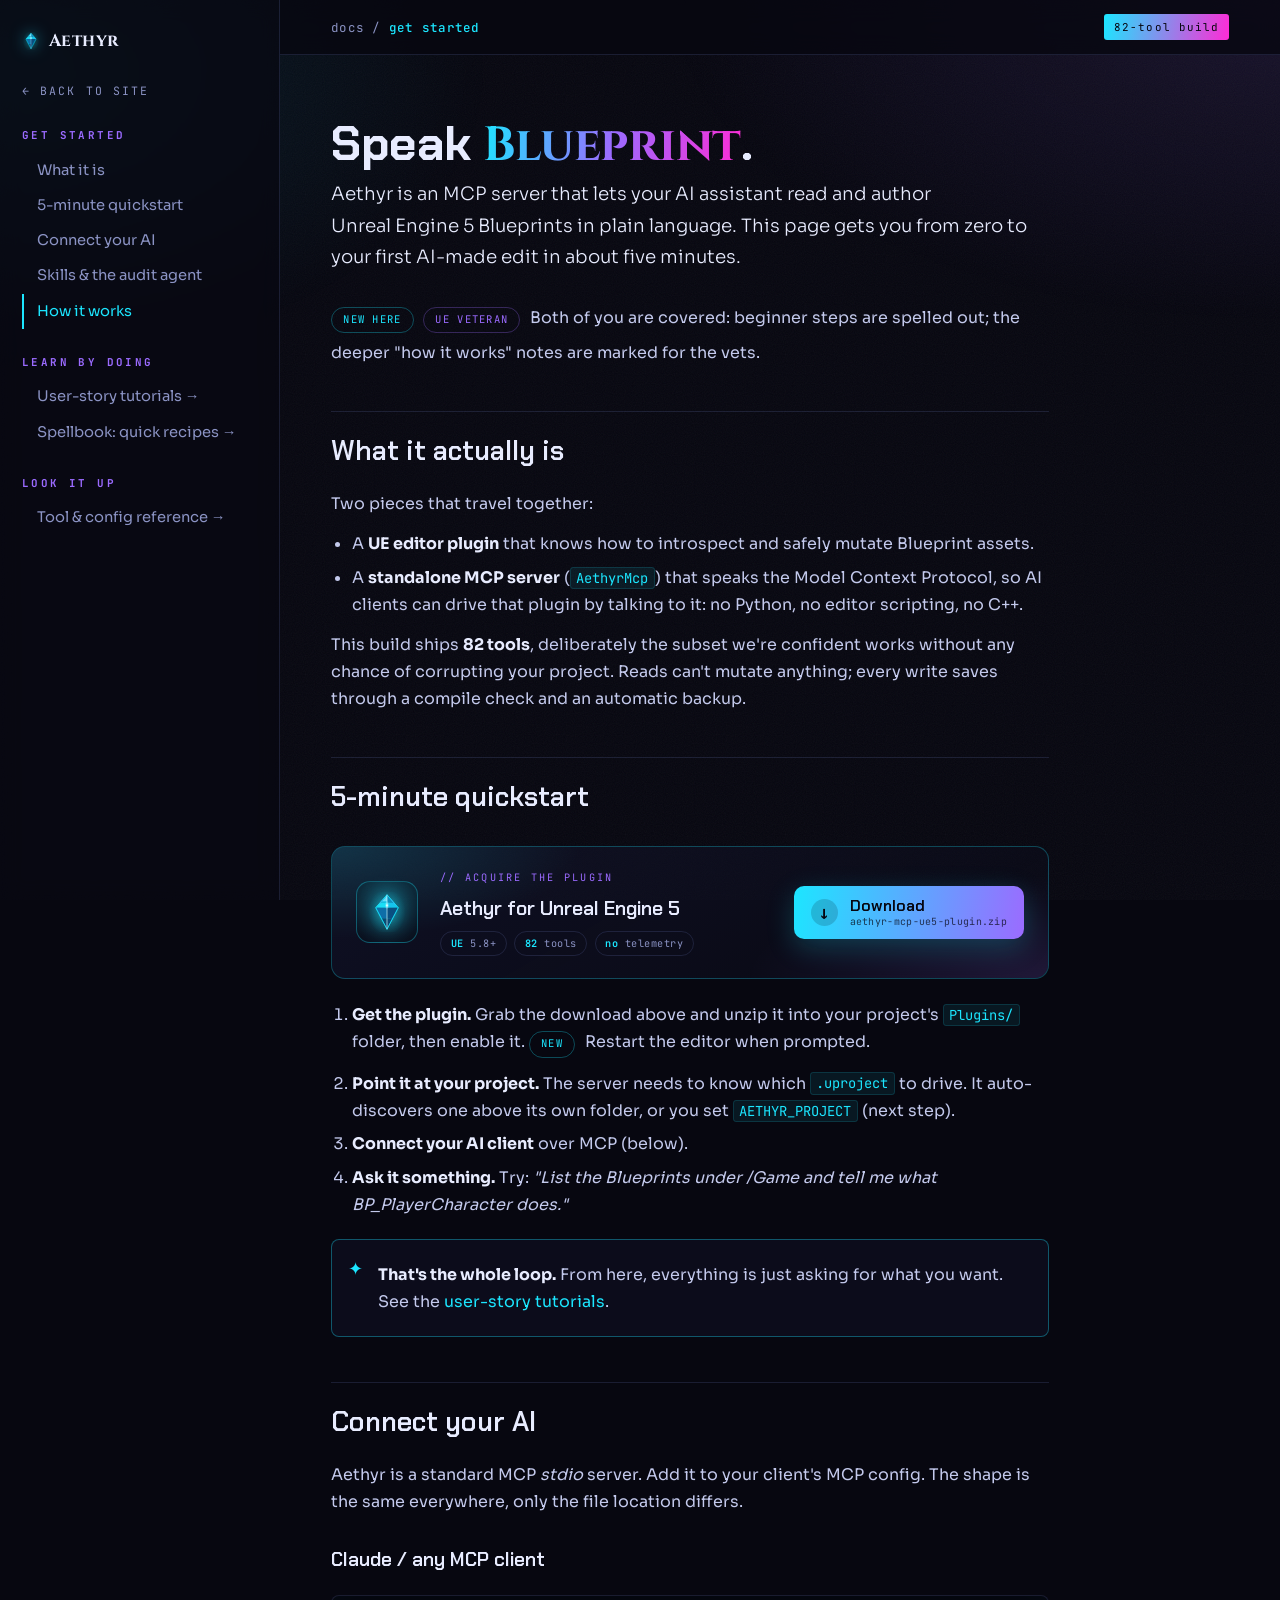
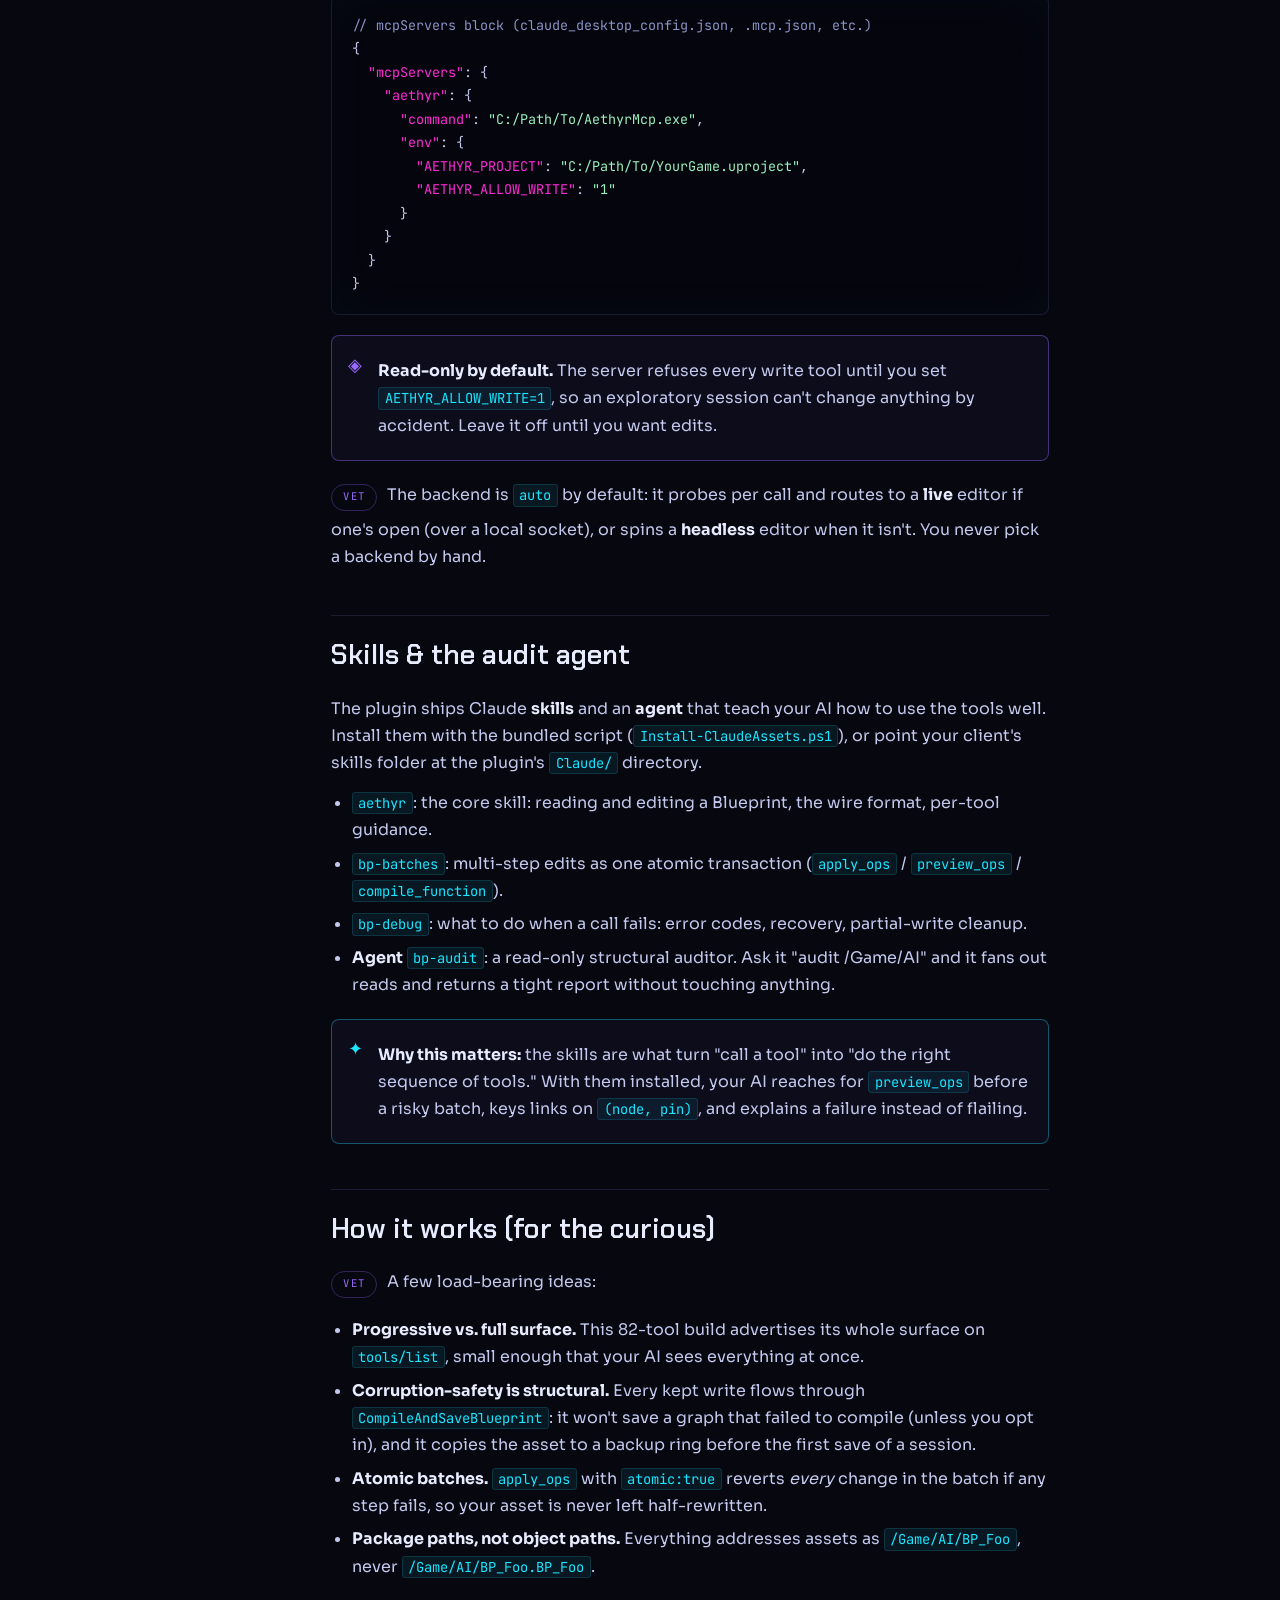
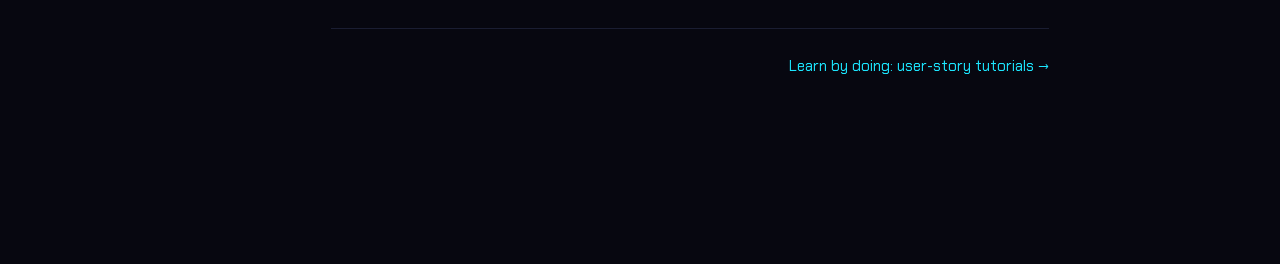
==== commit 76234e02: "Merge grimoire-expansion: cookbook + expanded tutorials Bring in the new docs/cookbook.html (spellbo" ====
--- a/docs/index.html
+++ b/docs/index.html
@@ -32,6 +32,7 @@
       <a href="#concepts">How it works</a>
       <h4>Learn by doing</h4>
       <a href="tutorials.html">User-story tutorials →</a>
+      <a href="cookbook.html">Spellbook: quick recipes →</a>
       <h4>Look it up</h4>
       <a href="reference.html">Tool &amp; config reference →</a>
     </nav>
--- a/docs/docs.css
+++ b/docs/docs.css
@@ -164,6 +164,23 @@
 .pager{display:flex;justify-content:space-between;gap:14px;margin-top:3rem;padding-top:1.6rem;border-top:1px solid var(--line)}
 .pager a{font-family:var(--f-display);font-size:.95rem}
 
+/* spellbook: bite-sized recipe cards (cookbook page) */
+.spellnav{display:flex;flex-wrap:wrap;gap:.5rem;margin:1.4rem 0 2.2rem}
+.spellnav a{font-family:var(--f-mono);font-size:.72rem;letter-spacing:.05em;color:var(--ink-dim);
+  border:1px solid var(--line);border-radius:20px;padding:.32rem .8rem;transition:color .2s,border-color .2s}
+.spellnav a:hover{color:var(--cyan);border-color:rgba(28,230,255,.3);text-decoration:none}
+.spellgrid{display:grid;grid-template-columns:repeat(auto-fill,minmax(300px,1fr));gap:14px;margin:1.2rem 0 1rem}
+.spell{border:1px solid var(--line);border-radius:10px;padding:15px 17px;
+  background:linear-gradient(160deg,rgba(20,22,46,.45),rgba(10,10,22,.3));
+  transition:border-color .25s,transform .25s var(--ease)}
+.spell:hover{border-color:var(--violet);transform:translateY(-3px)}
+.spell .incant{font-size:.95rem;color:var(--ink);display:flex;gap:.5rem;align-items:flex-start;margin:0;max-width:none}
+.spell .incant .g{color:var(--violet);font-size:1.05rem;line-height:1.35;flex:none;
+  filter:drop-shadow(0 0 8px rgba(155,107,255,.45))}
+.spell .d{font-size:.84rem;color:var(--ink-dim);margin:.5rem 0 .65rem;max-width:none}
+.spell .seq{font-family:var(--f-mono);font-size:.73rem;color:var(--ink-dim);margin:0;max-width:none}
+.spell .seq b{color:var(--ember);font-weight:500}
+
 @media(max-width:880px){
   :root{--sb:0}
   .wrap{grid-template-columns:1fr}
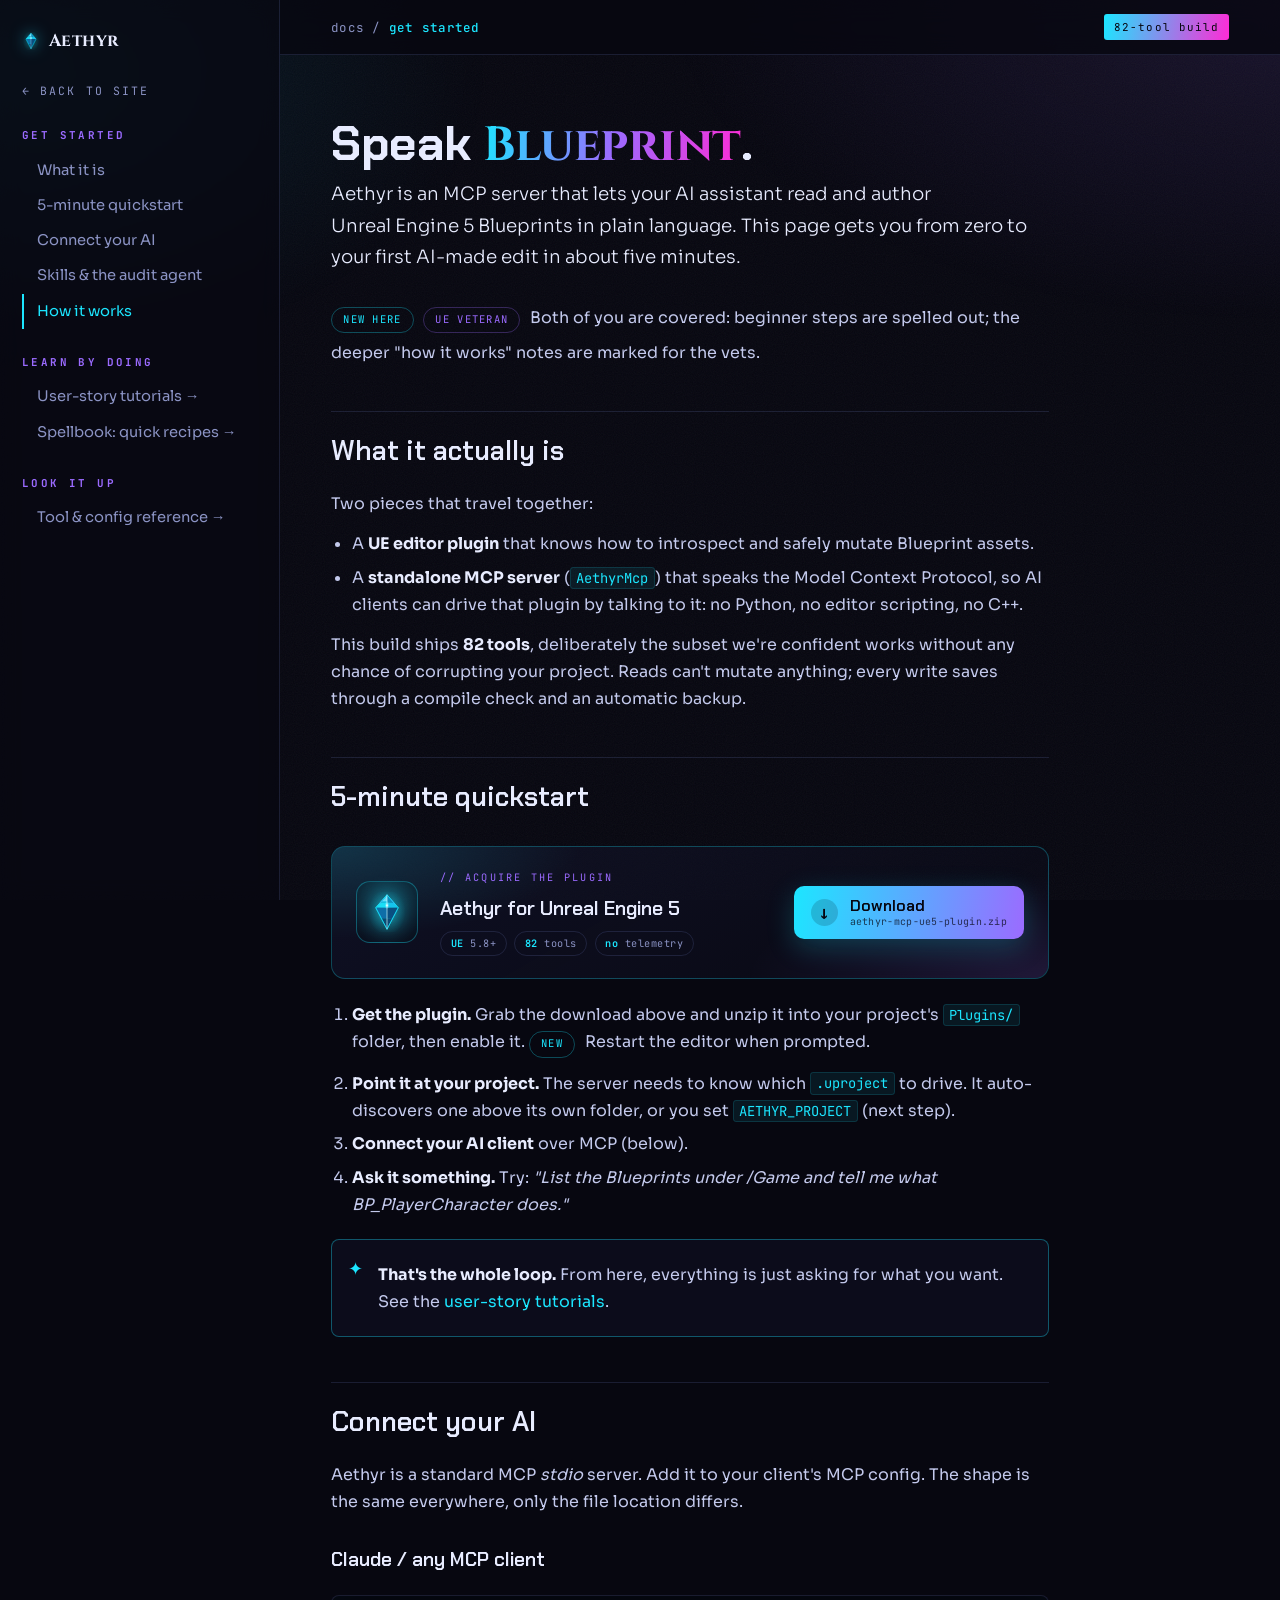
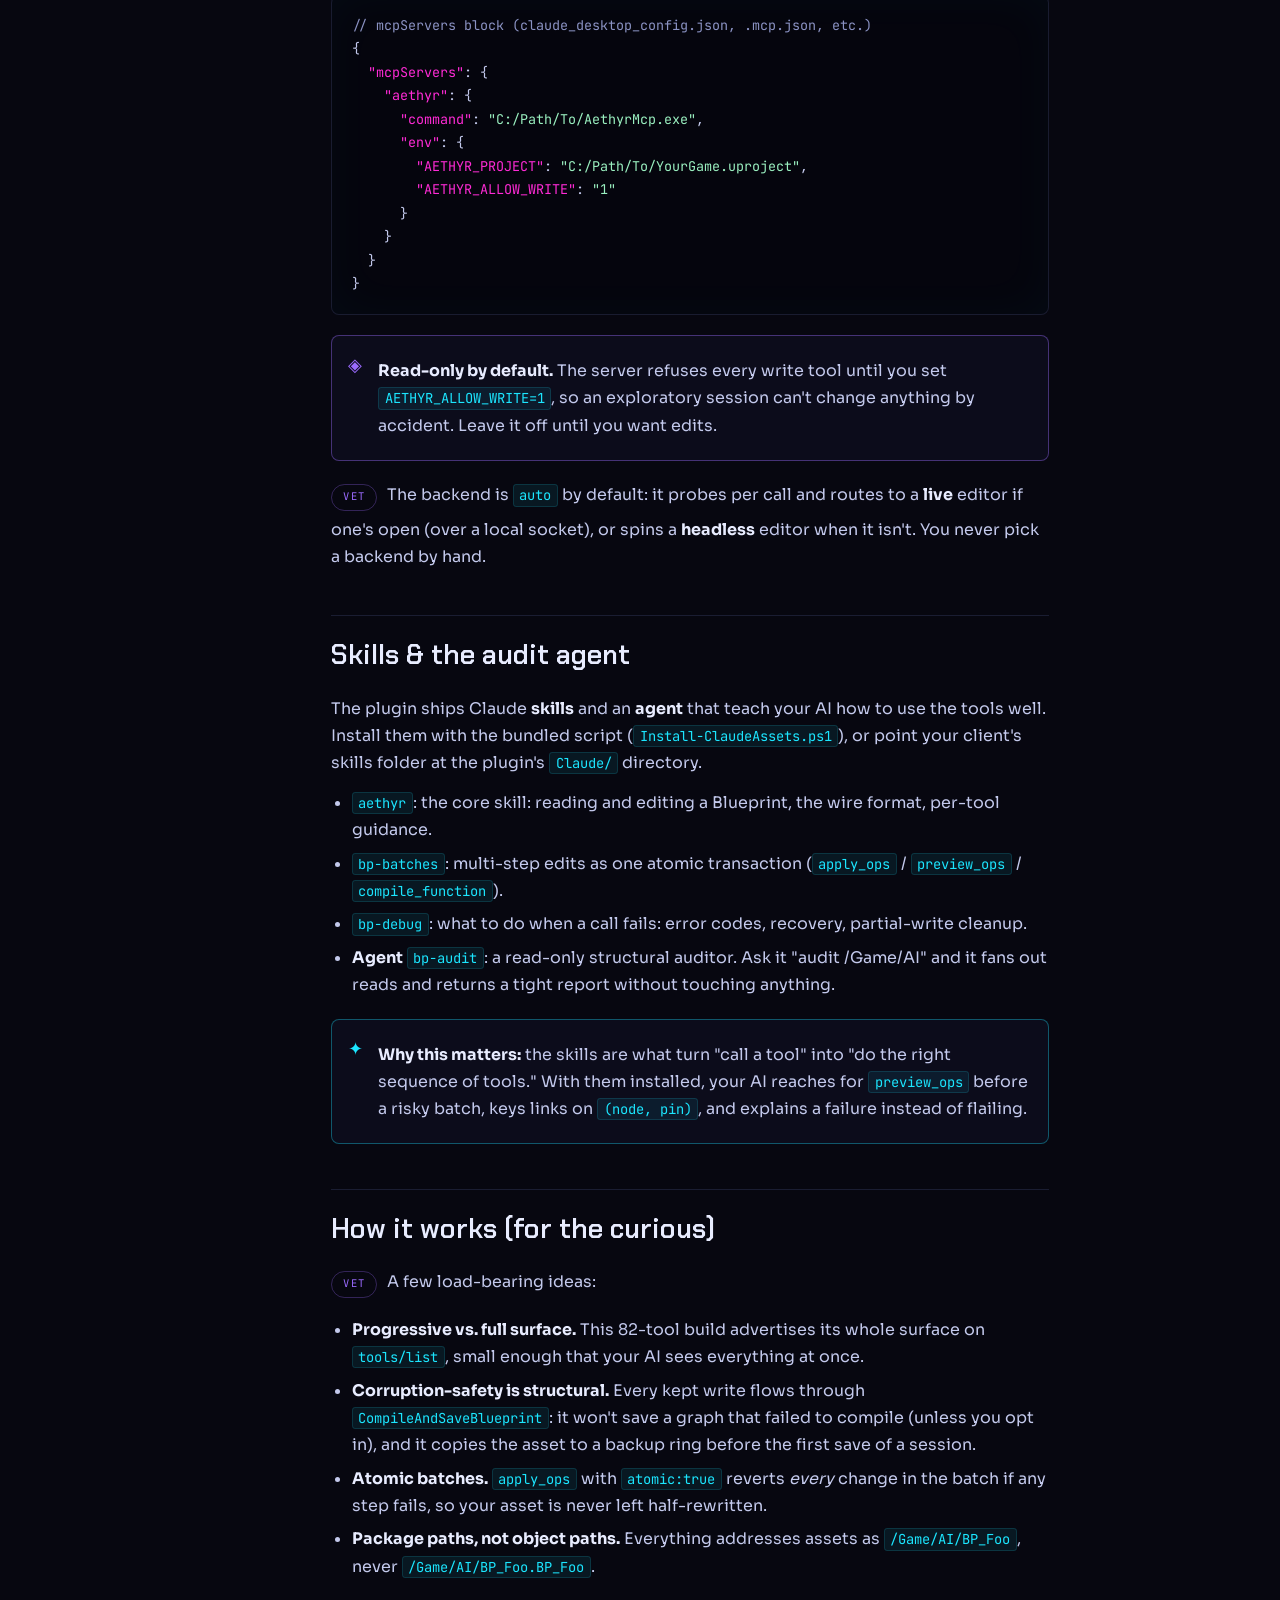
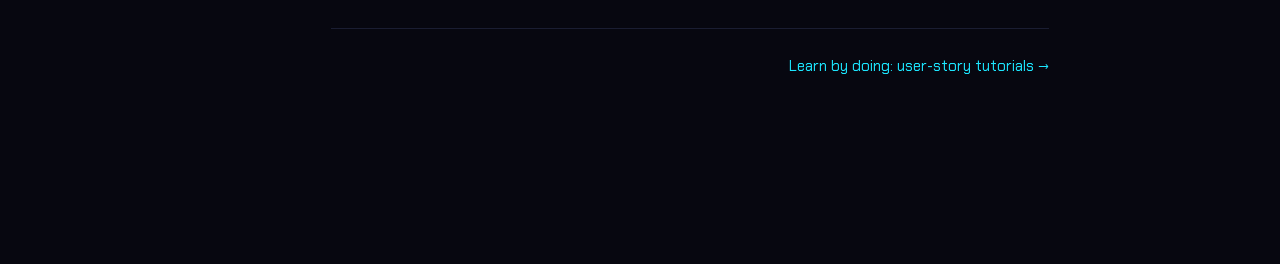
==== commit a00984c7: "docs: mobile nav drawer + eliminate horizontal scroll - Sidebar becomes a slide-in drawer on <=880px" ====
--- a/docs/index.html
+++ b/docs/index.html
@@ -20,7 +20,7 @@
 <div class="bg"></div><div class="grain"></div>
 <div class="wrap">
 
-  <aside class="side">
+  <aside class="side" id="sidenav">
     <a class="brand" href="../index.html"><img class="sig" src="../img/brand/aethyr-crystal.svg" alt="" aria-hidden="true" width="18" height="18"> Aethyr</a>
     <a class="home" href="../index.html">← back to site</a>
     <nav>
@@ -40,6 +40,7 @@
 
   <div class="main">
     <div class="topbar">
+      <button class="navtoggle" aria-label="Toggle navigation" aria-expanded="false" aria-controls="sidenav"><span></span><span></span><span></span></button>
       <span class="crumbs">docs / <b>get started</b></span>
       <span class="badge">82-tool build</span>
     </div>
@@ -173,6 +174,7 @@
     </article>
   </div>
 </div>
+<script src="docs.js"></script>
 <script>
   // active-link highlight on scroll
   const links=[...document.querySelectorAll('.side nav a[href^="#"]')];
--- a/docs/docs.css
+++ b/docs/docs.css
@@ -132,7 +132,7 @@
 @media(max-width:560px){.dl-body{flex-basis:100%}.dl-btn{width:100%;justify-content:center}}
 
 /* story cards (tutorials index) */
-.stories{display:grid;grid-template-columns:repeat(auto-fit,minmax(260px,1fr));gap:16px;margin:1.6rem 0}
+.stories{display:grid;grid-template-columns:repeat(auto-fit,minmax(min(100%,260px),1fr));gap:16px;margin:1.6rem 0}
 .story{display:block;padding:22px;border:1px solid var(--line);border-radius:10px;
   background:linear-gradient(160deg,rgba(20,22,46,.5),rgba(10,10,22,.35));transition:transform .3s var(--ease),border-color .3s}
 .story:hover{transform:translateY(-5px);border-color:var(--cyan);text-decoration:none}
@@ -159,7 +159,7 @@
 .tools td{padding:.55rem .7rem;border-bottom:1px solid var(--line);vertical-align:top}
 .tools td:first-child{white-space:nowrap;width:1%}
 .tools .t{font-family:var(--f-mono);font-size:.82rem;color:var(--cyan)}
-.tools .d{color:var(--ink-dim)}
+.tools .d{color:var(--ink-dim);overflow-wrap:anywhere}
 
 .pager{display:flex;justify-content:space-between;gap:14px;margin-top:3rem;padding-top:1.6rem;border-top:1px solid var(--line)}
 .pager a{font-family:var(--f-display);font-size:.95rem}
@@ -169,7 +169,7 @@
 .spellnav a{font-family:var(--f-mono);font-size:.72rem;letter-spacing:.05em;color:var(--ink-dim);
   border:1px solid var(--line);border-radius:20px;padding:.32rem .8rem;transition:color .2s,border-color .2s}
 .spellnav a:hover{color:var(--cyan);border-color:rgba(28,230,255,.3);text-decoration:none}
-.spellgrid{display:grid;grid-template-columns:repeat(auto-fill,minmax(300px,1fr));gap:14px;margin:1.2rem 0 1rem}
+.spellgrid{display:grid;grid-template-columns:repeat(auto-fill,minmax(min(100%,300px),1fr));gap:14px;margin:1.2rem 0 1rem}
 .spell{border:1px solid var(--line);border-radius:10px;padding:15px 17px;
   background:linear-gradient(160deg,rgba(20,22,46,.45),rgba(10,10,22,.3));
   transition:border-color .25s,transform .25s var(--ease)}
@@ -181,9 +181,41 @@
 .spell .seq{font-family:var(--f-mono);font-size:.73rem;color:var(--ink-dim);margin:0;max-width:none}
 .spell .seq b{color:var(--ember);font-weight:500}
 
+/* mobile nav toggle + off-canvas drawer */
+.navtoggle{display:none;flex-direction:column;justify-content:center;gap:5px;
+  width:40px;height:36px;padding:0 10px;background:rgba(20,22,46,.5);
+  border:1px solid var(--line);border-radius:8px;cursor:pointer}
+.navtoggle span{display:block;height:2px;width:18px;background:var(--ink);border-radius:2px;
+  transition:transform .25s var(--ease),opacity .2s}
+.nav-ov{position:fixed;inset:0;z-index:40;background:rgba(4,4,10,.6);backdrop-filter:blur(2px);
+  opacity:0;pointer-events:none;transition:opacity .3s var(--ease)}
+/* long unbroken tokens (paths, env vars) must never force horizontal scroll */
+.doc p code,.doc li code,.doc td code{overflow-wrap:anywhere}
+
 @media(max-width:880px){
   :root{--sb:0}
   .wrap{grid-template-columns:1fr}
-  .side{display:none}
+  .navtoggle{display:flex}
+  /* sidebar becomes a slide-in drawer */
+  .side{display:block;position:fixed;top:0;left:0;z-index:50;
+    width:min(86vw,300px);height:100vh;height:100dvh;
+    transform:translateX(-100%);transition:transform .3s var(--ease);will-change:transform}
+  body.nav-open{overflow:hidden}
+  body.nav-open .side{transform:none;box-shadow:0 24px 60px rgba(0,0,0,.55)}
+  body.nav-open .nav-ov{opacity:1;pointer-events:auto}
+  body.nav-open .navtoggle span:nth-child(1){transform:translateY(7px) rotate(45deg)}
+  body.nav-open .navtoggle span:nth-child(2){opacity:0}
+  body.nav-open .navtoggle span:nth-child(3){transform:translateY(-7px) rotate(-45deg)}
+  /* let the tool-name column wrap instead of forcing the table wide */
+  .tools td:first-child{white-space:normal;width:auto}
 }
-@media(prefers-reduced-motion:reduce){*{animation:none!important}}
+@media(max-width:600px){
+  /* stack each tool row as a card: no sideways scroll on phones */
+  .tools,.tools tbody,.tools tr,.tools td{display:block;width:auto}
+  .tools tr{border-bottom:1px solid var(--line);padding:.55rem 0}
+  .tools tr:last-child{border-bottom:none}
+  .tools td{border-bottom:none;padding:.1rem 0}
+  .tools .t{font-size:.84rem}
+}
+@media(prefers-reduced-motion:reduce){*{animation:none!important}
+  .side{transition:none}}
